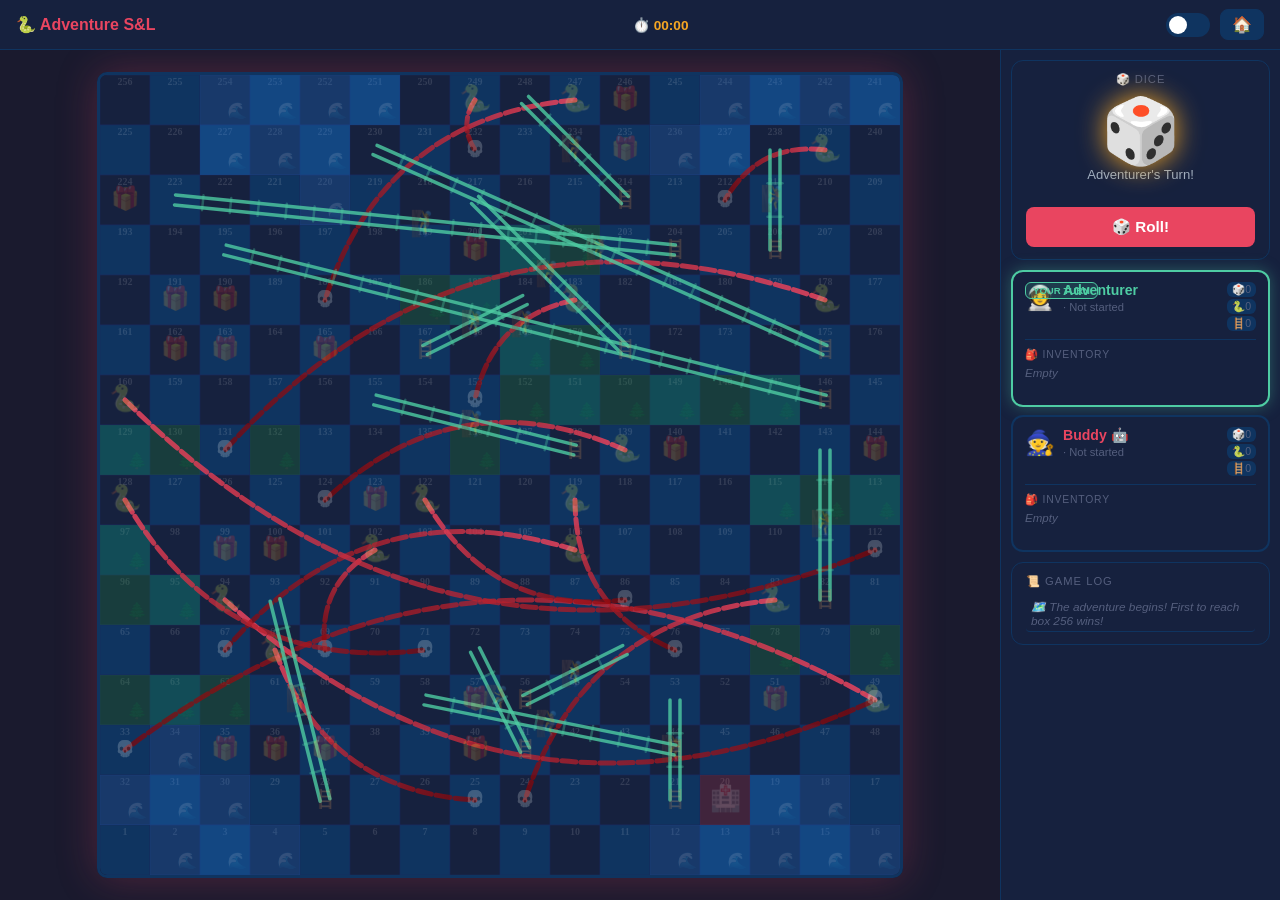
==== game.html @ 01ab8738 "🐍 Snakes, Lakes and Ladders — launch" ====
<!DOCTYPE html>
<html lang="en" data-theme="dark">
<head>
  <meta charset="UTF-8"/>
  <meta name="viewport" content="width=device-width, initial-scale=1.0"/>
  <title>🐍 Adventure — Playing!</title>
  <link rel="stylesheet" href="css/themes.css"/>
  <link rel="stylesheet" href="css/animations.css"/>
  <link rel="stylesheet" href="css/board.css"/>
  <link rel="stylesheet" href="css/main.css"/>
</head>
<body style="overflow:hidden">

<!-- TOP BAR -->
<div class="top-bar">
  <div class="game-title">🐍 Adventure S&amp;L</div>
  <div class="timer-display" id="timerDisplay">⏱️ 00:00</div>
  <div class="top-actions">
    <label class="toggle-switch">
      <input type="checkbox" id="themeCheck" onchange="toggleTheme()"/>
      <span class="slider"></span>
    </label>
    <button class="icon-btn" onclick="goHome()" title="Back to Setup">🏠</button>
  </div>
</div>

<!-- GAME LAYOUT -->
<div class="game-layout">

  <!-- BOARD (left, big) -->
  <div class="board-wrap">
    <canvas id="gameCanvas"></canvas>
  </div>

  <!-- RIGHT PANEL -->
  <div class="side-panel">

    <!-- Dice Card -->
    <div class="panel-card dice-card">
      <div class="panel-title">🎲 Dice</div>
      <div id="diceDisplay">🎲</div>
      <div id="turnLabel"  class="turn-label">Loading…</div>
      <div id="statusMsg"  class="status-msg"></div>
      <button id="rollBtn" class="roll-btn" onclick="rollDice()">🎲 Roll!</button>
    </div>

    <!-- Player Cards (one per player, generated by JS) -->
    <div id="playerCards"></div>

    <!-- Game Log -->
    <div class="panel-card">
      <div class="panel-title">📜 Game Log</div>
      <div id="gameLog" class="game-log"></div>
    </div>

  </div>
</div>

<!-- WIN MODAL -->
<div id="winModal" class="modal-overlay">
  <div class="modal-box">
    <span class="win-trophy">🏆</span>
    <h2 id="winTitle">Victory!</h2>
    <p  id="winSub"></p>
    <div class="stats-grid" id="statsGrid"></div>
    <button class="start-btn" onclick="goHome()">🔄 Play Again</button>
  </div>
</div>

<!-- CONVERTER MODAL -->
<div id="converterModal" class="modal-overlay">
  <div class="modal-box small-modal">
    <h2>🎲 Dice Converter</h2>
    <p>You rolled <strong id="originalRoll">—</strong>. Pick your number:</p>
    <div class="converter-btns">
      <button onclick="applyConverter(1)">⚀ 1</button>
      <button onclick="applyConverter(2)">⚁ 2</button>
      <button onclick="applyConverter(3)">⚂ 3</button>
      <button onclick="applyConverter(4)">⚃ 4</button>
      <button onclick="applyConverter(5)">⚄ 5</button>
      <button onclick="applyConverter(6)">⚅ 6</button>
    </div>
    <button class="cancel-btn" onclick="closeConverter()">Keep original roll</button>
  </div>
</div>

<!-- Toast -->
<div id="itemPrompt" class="item-toast"></div>

<!-- SCRIPTS — order matters! -->
<script src="js/config.js"></script>
<script src="js/terrain.js"></script>
<script src="js/players.js"></script>
<script src="js/board.js"></script>
<script src="js/animations.js"></script>
<script src="js/sound.js"></script>
<script src="js/ui.js"></script>
<script src="js/game.js"></script>
</body>
</html>
---- css/themes.css ----
:root {
  --bg:#1a1a2e; --bg2:#16213e; --bg3:#0f3460;
  --accent:#e94560; --green:#4ecca3; --gold:#f5a623; --purple:#a855f7;
  --text:#eeeef0; --text2:#a0aec0; --text3:#555f7e;
  --border:#0f3460; --shadow:#e9456044; --card:#16213e;
}
[data-theme="light"] {
  --bg:#f0f4f8; --bg2:#ffffff; --bg3:#e2e8f0;
  --accent:#e94560; --green:#2ecc9a; --gold:#c47f0a; --purple:#7c3aed;
  --text:#1a202c; --text2:#4a5568; --text3:#a0aec0;
  --border:#cbd5e0; --shadow:#00000022; --card:#ffffff;
}
*{margin:0;padding:0;box-sizing:border-box;}
html,body{width:100%;min-height:100vh;background:var(--bg);color:var(--text);
  font-family:'Segoe UI',sans-serif;transition:background 0.3s,color 0.3s;}
---- css/animations.css ----
@keyframes diceRoll{
  0%{transform:rotate(0) scale(1)} 20%{transform:rotate(-25deg) scale(1.25)}
  40%{transform:rotate(25deg) scale(0.85)} 60%{transform:rotate(-15deg) scale(1.15)}
  80%{transform:rotate(10deg) scale(0.95)} 100%{transform:rotate(0) scale(1)}
}
@keyframes invPulse{0%,100%{box-shadow:0 0 6px #4ecca344;}50%{box-shadow:0 0 18px #4ecca3bb;}}
@keyframes convPulse{0%,100%{box-shadow:0 0 6px #f5a62344;}50%{box-shadow:0 0 18px #f5a623bb;}}
@keyframes trophyBounce{0%{transform:scale(0)}60%{transform:scale(1.2)}100%{transform:scale(1)}}
@keyframes fadeSlideIn{from{opacity:0;transform:translateY(10px)}to{opacity:1;transform:translateY(0)}}
@keyframes pulse{0%,100%{opacity:1}50%{opacity:0.5}}
.rolling{animation:diceRoll 0.5s ease;}
.inv-usable{animation:invPulse 1.4s infinite;}
.inv-converter{animation:convPulse 1s infinite;}
.anim-fadein{animation:fadeSlideIn 0.3s ease;}
---- css/board.css ----
.board-wrap{flex:1;display:flex;align-items:flex-start;justify-content:center;overflow:auto;padding:4px;}
#gameCanvas{border:3px solid var(--border);border-radius:10px;
  box-shadow:0 0 30px var(--shadow);display:block;max-width:100%;}
---- css/main.css ----
/* ── Game Page Layout ── */
body { margin:0; overflow:hidden; }

.top-bar {
  display:flex; align-items:center; justify-content:space-between;
  padding:8px 16px; height:50px;
  background:var(--card); border-bottom:1px solid var(--border);
  position:fixed; top:0; left:0; right:0; z-index:10;
}
.game-title    { font-size:1rem; font-weight:bold; color:var(--accent); white-space:nowrap; }
.timer-display { font-size:.85rem; color:var(--gold); font-weight:bold; font-variant-numeric:tabular-nums; }
.top-actions   { display:flex; align-items:center; gap:10px; }

.toggle-switch { position:relative; width:44px; height:24px; display:inline-block; }
.toggle-switch input { opacity:0; width:0; height:0; }
.slider { position:absolute; inset:0; background:var(--bg3); border-radius:34px; cursor:pointer; transition:.3s; }
.slider:before { content:""; position:absolute; width:18px; height:18px; left:3px; bottom:3px;
  background:#fff; border-radius:50%; transition:.3s; }
input:checked+.slider { background:var(--gold); }
input:checked+.slider:before { transform:translateX(20px); }

.icon-btn { background:var(--bg3); border:1px solid var(--border); border-radius:8px;
  color:var(--text); font-size:1rem; padding:5px 11px; cursor:pointer; transition:all .2s; }
.icon-btn:hover { background:var(--accent); color:#fff; border-color:var(--accent); }

/* Game Layout */
.game-layout {
  display:flex; gap:0;
  position:fixed; top:50px; left:0; right:0; bottom:0;
}

/* Board — takes all available space */
.board-wrap {
  flex:1; display:flex; align-items:center; justify-content:center;
  overflow:auto; padding:10px; background:var(--bg);
  min-width:0;
}
#gameCanvas {
  border:3px solid var(--border); border-radius:10px;
  box-shadow:0 0 40px var(--shadow); display:block;
}

/* Side Panel — fixed width, scrollable */
.side-panel {
  width:280px; flex-shrink:0;
  background:var(--bg2); border-left:1px solid var(--border);
  display:flex; flex-direction:column; gap:0;
  overflow-y:auto; padding:10px; gap:10px;
}

/* ── Dice Card ── */
.panel-card { background:var(--card); border:1px solid var(--border); border-radius:12px; padding:12px 14px; }
.panel-title { font-size:.7rem; color:var(--text3); text-transform:uppercase; letter-spacing:1px; margin-bottom:9px; }
.dice-card   { text-align:center; }
#diceDisplay { font-size:4rem; line-height:1; margin:4px 0; display:inline-block;
  filter:drop-shadow(0 0 14px var(--gold)); }
.turn-label  { font-size:.82rem; color:var(--text2); margin-bottom:3px; font-weight:500; }
.status-msg  { font-size:.72rem; color:var(--gold); min-height:16px; margin-bottom:6px; line-height:1.3; }
.roll-btn    { width:100%; padding:11px; background:var(--accent); color:#fff; border:none;
  border-radius:8px; font-size:.95rem; cursor:pointer; font-weight:bold;
  transition:background .2s, transform .1s, box-shadow .2s; }
.roll-btn:hover:not(:disabled) { background:#c73652; transform:translateY(-1px); box-shadow:0 4px 14px var(--shadow); }
.roll-btn:disabled { background:#2a2a3a; color:#555; cursor:not-allowed; }

/* ── Player Cards ── */
#playerCards { display:flex; flex-direction:column; gap:8px; }

.player-card {
  background:var(--card); border:2px solid var(--border);
  border-radius:12px; padding:10px 12px;
  transition:border-color .25s, box-shadow .25s;
}
.player-card-active {
  border-color:var(--pcolor, var(--accent));
  box-shadow:0 0 16px color-mix(in srgb, var(--pcolor, var(--accent)) 35%, transparent);
}

.pcard-header { display:flex; align-items:flex-start; gap:8px; margin-bottom:8px; }
.pcard-avatar { font-size:1.5rem; flex-shrink:0; margin-top:2px; }
.pcard-info   { flex:1; min-width:0; }
.pcard-name   { font-size:.88rem; font-weight:700; color:var(--pcolor, var(--text));
  white-space:nowrap; overflow:hidden; text-overflow:ellipsis; }
.pcard-detail { font-size:.7rem; color:var(--text3); margin-top:2px; line-height:1.4; }
.pcard-detail b { color:var(--text2); }

.pcard-stats  { display:flex; flex-direction:column; gap:2px; align-items:flex-end; flex-shrink:0; }
.pstat        { font-size:.66rem; color:var(--text3); background:var(--bg3);
  padding:1px 5px; border-radius:6px; white-space:nowrap; }

.pcard-active-tag {
  position:absolute; /* fallback — use flex instead */
  font-size:.6rem; font-weight:bold; color:var(--pcolor, var(--accent));
  background:color-mix(in srgb, var(--pcolor, var(--accent)) 15%, transparent);
  padding:2px 7px; border-radius:6px; border:1px solid var(--pcolor, var(--accent));
  white-space:nowrap; align-self:flex-start; margin-left:auto;
}

/* Inventory inside player card */
.pcard-inv       { border-top:1px solid var(--border); padding-top:8px; }
.pcard-inv-label { font-size:.65rem; color:var(--text3); text-transform:uppercase;
  letter-spacing:.8px; margin-bottom:6px; }
.pcard-inv-grid  { display:flex; flex-wrap:wrap; gap:5px; min-height:28px; }

.inv-item { background:var(--bg3); border:2px solid var(--border); border-radius:7px;
  padding:5px 8px; font-size:1.1rem; cursor:default; transition:all .2s;
  position:relative; opacity:.28; user-select:none; }
.inv-item.inv-usable    { opacity:1; border-color:var(--green); cursor:pointer; }
.inv-item.inv-converter { opacity:1; border-color:var(--gold);  cursor:pointer; }
.inv-item.inv-usable:hover, .inv-item.inv-converter:hover { transform:scale(1.14); }
.item-count { position:absolute; top:-5px; right:-5px; background:var(--accent);
  color:#fff; font-size:.56rem; border-radius:50%; width:14px; height:14px;
  display:flex; align-items:center; justify-content:center; font-weight:bold; }
.inv-empty-sm { font-size:.72rem; color:var(--text3); font-style:italic; }

/* ── Game Log ── */
.game-log   { max-height:180px; overflow-y:auto; font-size:.74rem; display:flex; flex-direction:column; gap:2px; }
.log-entry  { padding:3px 5px; border-radius:4px; color:var(--text2); border-bottom:1px solid var(--border); }
.log-snake  { color:#e94560; }
.log-ladder { color:#4ecca3; }
.log-win    { color:var(--gold); font-weight:bold; }
.log-lake   { color:#60a5fa; }
.log-forest { color:#86efac; }
.log-bear   { color:#f97316; font-weight:bold; }
.log-gift   { color:var(--purple); }
.log-hospital { color:#f43f5e; font-weight:bold; }
.log-info   { color:var(--text3); font-style:italic; }

/* ── Modals ── */
.modal-overlay { display:none; position:fixed; inset:0; background:#000d;
  align-items:center; justify-content:center; z-index:200; }
.modal-overlay.show { display:flex; }
.modal-box { background:var(--card); border:2px solid var(--accent); border-radius:18px;
  padding:34px 38px; text-align:center; box-shadow:0 0 50px var(--shadow);
  max-width:380px; width:92%; }
.modal-box.small-modal { padding:24px 28px; max-width:330px; }
.win-trophy  { font-size:5rem; display:block; margin-bottom:8px; }
.modal-box h2 { font-size:1.5rem; color:var(--gold); margin-bottom:6px; }
.modal-box p  { color:var(--text2); font-size:.9rem; margin-bottom:14px; }
.stats-grid   { display:grid; grid-template-columns:1fr 1fr; gap:8px; margin-bottom:16px; }
.stat-box     { background:var(--bg3); border-radius:8px; padding:10px 8px; }
.stat-val     { font-size:1.4rem; font-weight:bold; color:var(--gold); }
.stat-lbl     { font-size:.65rem; color:var(--text3); text-transform:uppercase; letter-spacing:.5px; }
.start-btn    { width:100%; padding:13px; background:var(--accent); color:#fff; border:none;
  border-radius:10px; font-size:1rem; cursor:pointer; font-weight:bold;
  transition:background .2s, transform .1s; margin-top:6px; }
.start-btn:hover { background:#c73652; transform:translateY(-2px); }
.converter-btns { display:flex; gap:8px; flex-wrap:wrap; justify-content:center; margin:12px 0; }
.converter-btns button { padding:10px 14px; background:var(--bg3); border:2px solid var(--border);
  border-radius:8px; color:var(--text); font-size:1.1rem; cursor:pointer; transition:all .2s; }
.converter-btns button:hover { background:var(--accent); border-color:var(--accent); color:#fff; }
.cancel-btn { background:transparent; border:1px solid var(--border); color:var(--text3);
  padding:8px 20px; border-radius:8px; cursor:pointer; font-size:.85rem; margin-top:4px; transition:all .2s; }
.cancel-btn:hover { border-color:var(--accent); color:var(--accent); }

/* Toast */
.item-toast { position:fixed; bottom:26px; left:50%; transform:translateX(-50%) translateY(14px);
  background:var(--card); border:2px solid var(--green); border-radius:12px;
  padding:10px 22px; font-size:.9rem; color:var(--text); opacity:0;
  transition:all .35s; pointer-events:none; z-index:300; white-space:nowrap;
  box-shadow:0 4px 20px var(--shadow); }
.item-toast.show { opacity:1; transform:translateX(-50%) translateY(0); }

/* Mobile */
@media(max-width:700px){
  .game-layout { flex-direction:column; }
  .side-panel  { width:100%; border-left:none; border-top:1px solid var(--border);
    max-height:42vh; flex-direction:row; flex-wrap:wrap; overflow-x:auto; }
  #playerCards { flex-direction:row; flex-wrap:nowrap; overflow-x:auto; }
  .player-card { min-width:200px; }
}
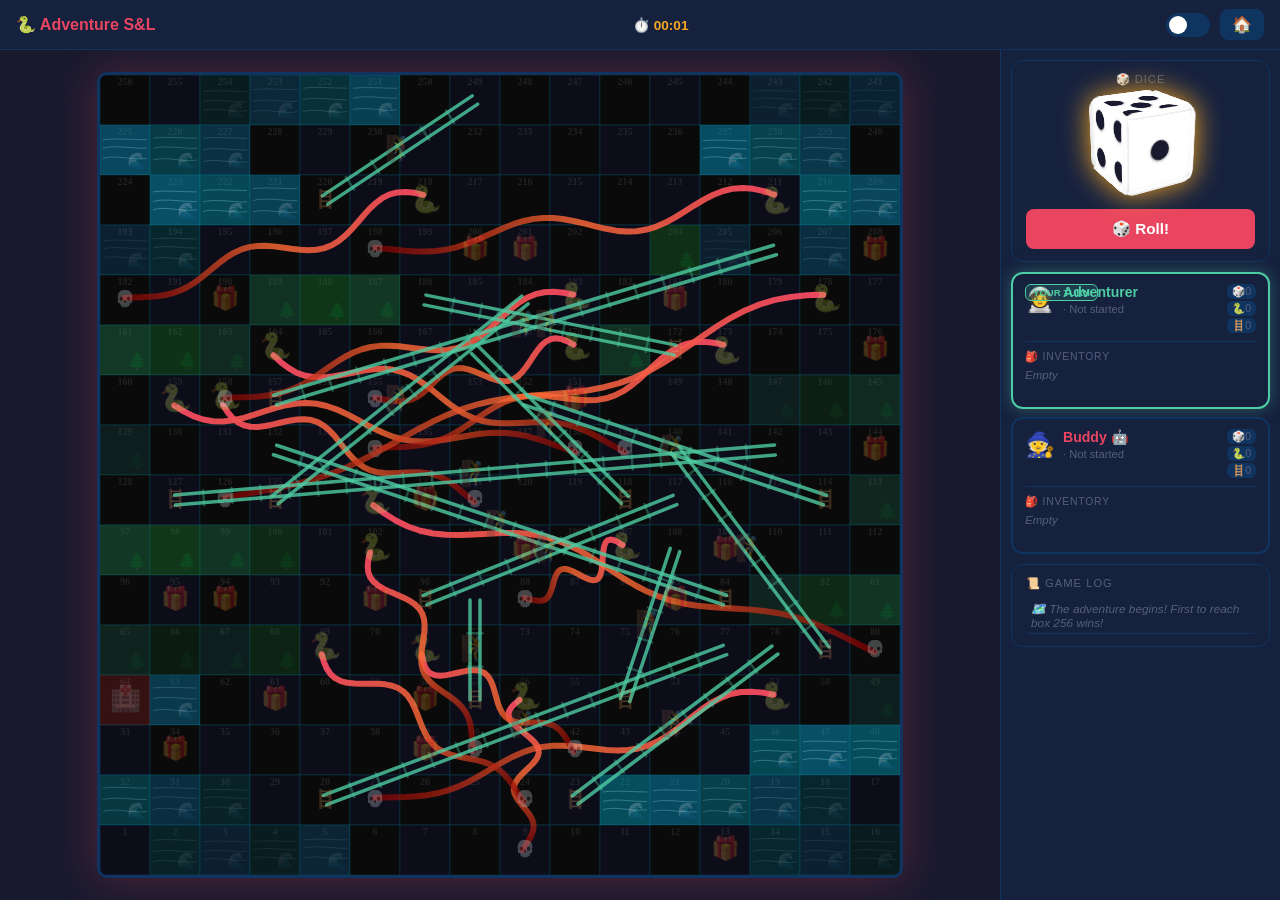
==== commit 63821496: "Remove loading message from turn label Removed loading message from turn label." ====
--- a/game.html
+++ b/game.html
@@ -39,7 +39,6 @@
     <div class="panel-card dice-card">
       <div class="panel-title">🎲 Dice</div>
       <div id="diceDisplay">🎲</div>
-      <div id="turnLabel"  class="turn-label">Loading…</div>
       <div id="statusMsg"  class="status-msg"></div>
       <button id="rollBtn" class="roll-btn" onclick="rollDice()">🎲 Roll!</button>
     </div>
@@ -97,4 +96,4 @@
 <script src="js/ui.js"></script>
 <script src="js/game.js"></script>
 </body>
-</html>+</html>
--- a/css/themes.css
+++ b/css/themes.css
@@ -2,14 +2,14 @@
   --bg:#1a1a2e; --bg2:#16213e; --bg3:#0f3460;
   --accent:#e94560; --green:#4ecca3; --gold:#f5a623; --purple:#a855f7;
   --text:#eeeef0; --text2:#a0aec0; --text3:#555f7e;
-  --border:#0f3460; --shadow:#e9456044; --card:#16213e;
+  --border:#0f3460; --border-strong:#00b4d8; --shadow:#e9456044; --card:#16213e;
 }
 [data-theme="light"] {
   --bg:#f0f4f8; --bg2:#ffffff; --bg3:#e2e8f0;
   --accent:#e94560; --green:#2ecc9a; --gold:#c47f0a; --purple:#7c3aed;
   --text:#1a202c; --text2:#4a5568; --text3:#a0aec0;
-  --border:#cbd5e0; --shadow:#00000022; --card:#ffffff;
+  --border:#cbd5e0; --border-strong:#64748b; --shadow:#00000022; --card:#ffffff;
 }
-*{margin:0;padding:0;box-sizing:border-box;}
-html,body{width:100%;min-height:100vh;background:var(--bg);color:var(--text);
-  font-family:'Segoe UI',sans-serif;transition:background 0.3s,color 0.3s;}
+* { margin:0; padding:0; box-sizing:border-box; }
+html,body { width:100%; min-height:100vh; background:var(--bg); color:var(--text);
+  font-family:'Segoe UI',sans-serif; transition:background 0.5s,color 0.5s; }
--- a/css/animations.css
+++ b/css/animations.css
@@ -8,7 +8,94 @@
 @keyframes trophyBounce{0%{transform:scale(0)}60%{transform:scale(1.2)}100%{transform:scale(1)}}
 @keyframes fadeSlideIn{from{opacity:0;transform:translateY(10px)}to{opacity:1;transform:translateY(0)}}
 @keyframes pulse{0%,100%{opacity:1}50%{opacity:0.5}}
-.rolling{animation:diceRoll 0.5s ease;}
+
 .inv-usable{animation:invPulse 1.4s infinite;}
 .inv-converter{animation:convPulse 1s infinite;}
 .anim-fadein{animation:fadeSlideIn 0.3s ease;}
+
+/* ── 3D Dice ── */
+/* ── 3D Real Dice ── */
+.dice-scene {
+  width: 80px;
+  height: 80px;
+  perspective: 400px;
+  margin: 0 auto;
+}
+
+.dice-cube {
+  width: 80px;
+  height: 80px;
+  position: relative;
+  transform-style: preserve-3d;
+  transform: rotateX(-20deg) rotateY(30deg);
+  transition: transform 0.4s ease;
+}
+
+.dice-cube .face {
+  position: absolute;
+  width: 80px;
+  height: 80px;
+  background: #ffffff;
+  border-radius: 14px;
+  border: none;
+  display: grid;
+  grid-template-columns: repeat(3, 1fr);
+  grid-template-rows: repeat(3, 1fr);
+  padding: 10px;
+  box-sizing: border-box;
+  box-shadow:
+    inset 2px 2px 6px rgba(255,255,255,0.9),
+    inset -2px -2px 6px rgba(0,0,0,0.15);
+  backface-visibility: visible;
+}
+
+.face-1 { transform: rotateY(  0deg) translateZ(40px); }
+.face-2 { transform: rotateY( 90deg) translateZ(40px); }
+.face-3 { transform: rotateY(180deg) translateZ(40px); }
+.face-4 { transform: rotateY(-90deg) translateZ(40px); }
+.face-5 { transform: rotateX( 90deg) translateZ(40px); }
+.face-6 { transform: rotateX(-90deg) translateZ(40px); }
+
+.pip {
+  width: 100%;
+  height: 100%;
+  border-radius: 50%;
+  background: transparent;
+}
+
+.pip-on {
+  background: #1a1a2e;
+  box-shadow: 0 1px 3px rgba(0,0,0,0.4);
+}
+
+@keyframes diceRoll3D {
+  0%   { transform: rotateX(0deg)    rotateY(0deg);   }
+  25%  { transform: rotateX(360deg)  rotateY(270deg); }
+  50%  { transform: rotateX(540deg)  rotateY(450deg); }
+  75%  { transform: rotateX(720deg)  rotateY(630deg); }
+  100% { transform: rotateX(900deg)  rotateY(810deg); }
+}
+
+.dice-cube.rolling {
+  animation: diceRoll3D 0.65s cubic-bezier(0.25,0.46,0.45,0.94) forwards;
+}
+
+
+.dice-cube .face-1 { transform: rotateY(  0deg) translateZ(35px); }
+.dice-cube .face-2 { transform: rotateY( 90deg) translateZ(35px); }
+.dice-cube .face-3 { transform: rotateY(180deg) translateZ(35px); }
+.dice-cube .face-4 { transform: rotateY(-90deg) translateZ(35px); }
+.dice-cube .face-5 { transform: rotateX( 90deg) translateZ(35px); }
+.dice-cube .face-6 { transform: rotateX(-90deg) translateZ(35px); }
+
+@keyframes diceRoll3D {
+  0%   { transform: rotateX(0deg)   rotateY(0deg);   }
+  25%  { transform: rotateX(360deg) rotateY(180deg); }
+  50%  { transform: rotateX(540deg) rotateY(360deg); }
+  75%  { transform: rotateX(720deg) rotateY(540deg); }
+  100% { transform: rotateX(900deg) rotateY(720deg); }
+}
+
+.dice-cube.rolling {
+  animation: diceRoll3D 0.6s ease-out forwards;
+}
--- a/css/board.css
+++ b/css/board.css
@@ -1,3 +1,10 @@
-.board-wrap{flex:1;display:flex;align-items:flex-start;justify-content:center;overflow:auto;padding:4px;}
-#gameCanvas{border:3px solid var(--border);border-radius:10px;
-  box-shadow:0 0 30px var(--shadow);display:block;max-width:100%;}
+.board-wrap {
+  flex: 1; display: flex; align-items: flex-start;
+  justify-content: center; overflow: auto; padding: 4px;
+}
+#gameCanvas {
+  border: 4px solid var(--border-strong);
+  border-radius: 10px;
+  box-shadow: 0 0 40px var(--shadow), 0 0 0 1px var(--border);
+  display: block; max-width: 100%;
+}
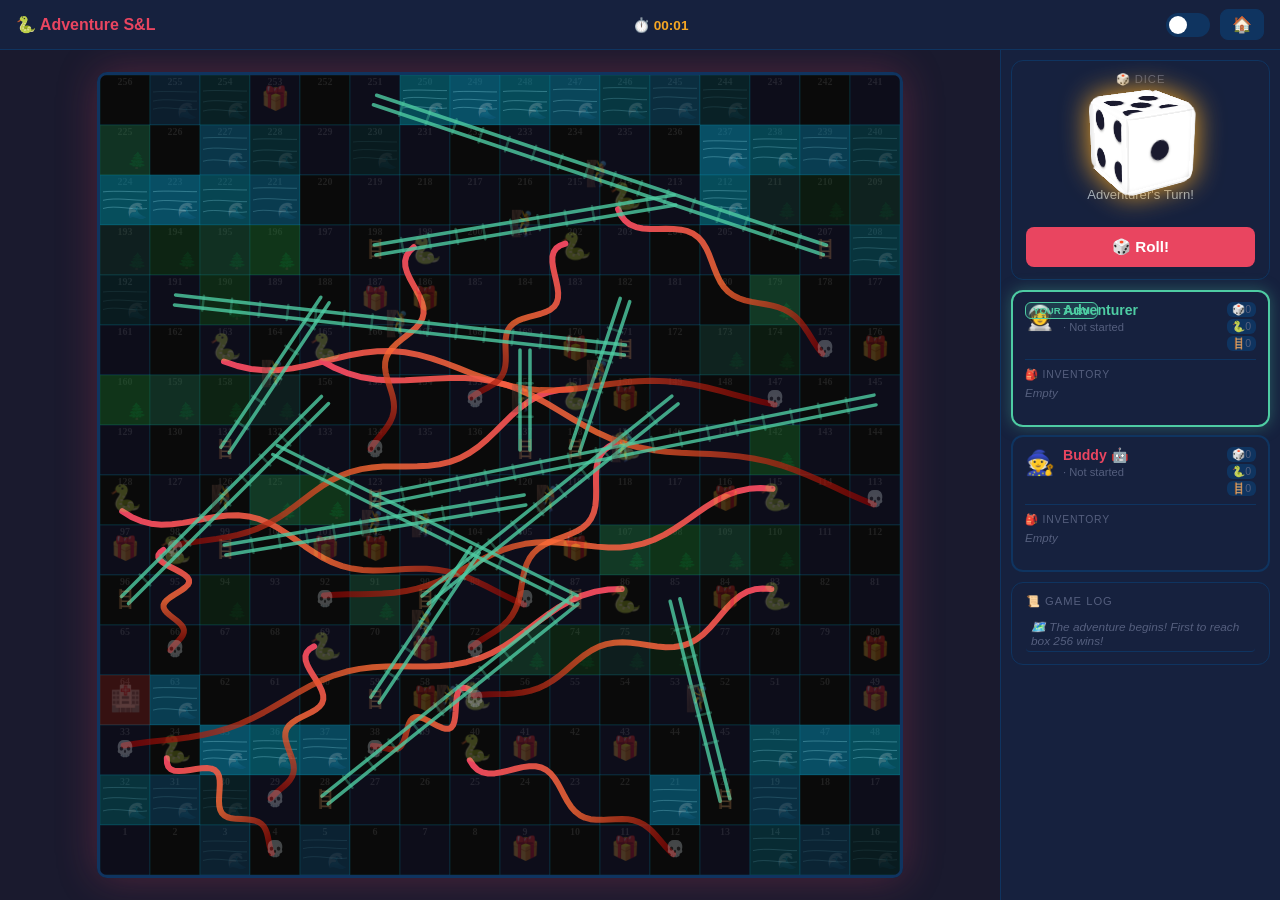
==== commit bef15bb2: "Add loading message to turn label in game.html" ====
--- a/game.html
+++ b/game.html
@@ -39,6 +39,7 @@
     <div class="panel-card dice-card">
       <div class="panel-title">🎲 Dice</div>
       <div id="diceDisplay">🎲</div>
+      <div id="turnLabel"  class="turn-label">Loading…</div>
       <div id="statusMsg"  class="status-msg"></div>
       <button id="rollBtn" class="roll-btn" onclick="rollDice()">🎲 Roll!</button>
     </div>
